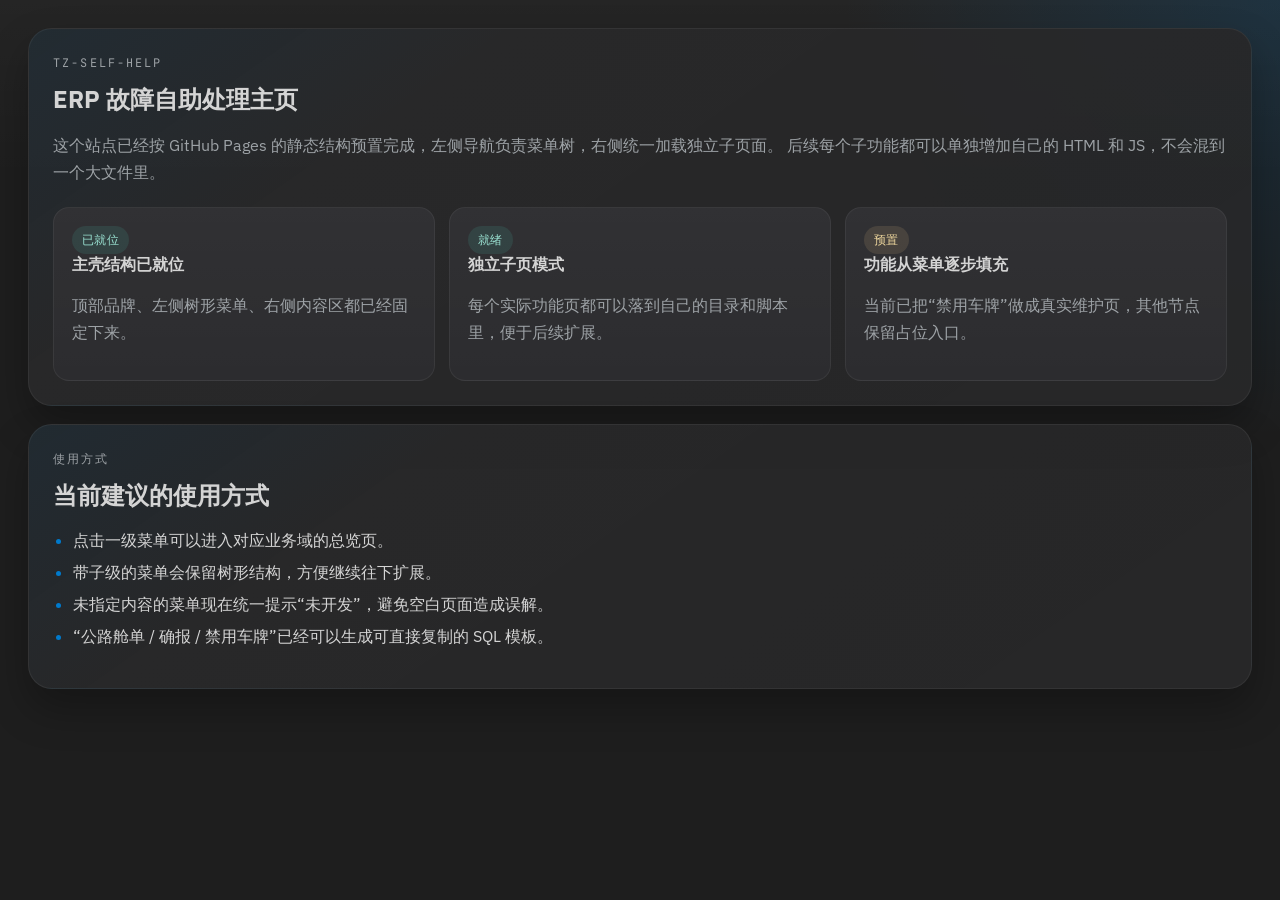
==== pages/welcome.html @ a32079c9 "禁用车牌维护功能" ====
<!DOCTYPE html>
<html lang="zh-CN">
  <head>
    <meta charset="UTF-8" />
    <meta name="viewport" content="width=device-width, initial-scale=1.0" />
    <title>欢迎页</title>
    <link rel="preconnect" href="https://fonts.googleapis.com" />
    <link rel="preconnect" href="https://fonts.gstatic.com" crossorigin />
    <link
      href="https://fonts.googleapis.com/css2?family=IBM+Plex+Sans:wght@400;500;600;700&family=JetBrains+Mono:wght@500;700&display=swap"
      rel="stylesheet"
    />
    <link rel="stylesheet" href="../assets/css/content-page.css" />
  </head>
  <body class="content-page">
    <main class="page-layout">
      <section class="page-hero">
        <p class="eyebrow">TZ-SELF-HELP</p>
        <h1>ERP 故障自助处理主页</h1>
        <p>
          这个站点已经按 GitHub Pages 的静态结构预置完成，左侧导航负责菜单树，右侧统一加载独立子页面。
          后续每个子功能都可以单独增加自己的 HTML 和 JS，不会混到一个大文件里。
        </p>
        <div class="hero-grid">
          <article class="stat-card">
            <span class="status-pill status-live">已就位</span>
            <h3>主壳结构已就位</h3>
            <p>顶部品牌、左侧树形菜单、右侧内容区都已经固定下来。</p>
          </article>
          <article class="stat-card">
            <span class="status-pill status-live">就绪</span>
            <h3>独立子页模式</h3>
            <p>每个实际功能页都可以落到自己的目录和脚本里，便于后续扩展。</p>
          </article>
          <article class="stat-card">
            <span class="status-pill status-pending">预置</span>
            <h3>功能从菜单逐步填充</h3>
            <p>当前已把“禁用车牌”做成真实维护页，其他节点保留占位入口。</p>
          </article>
        </div>
      </section>

      <section class="page-panel">
        <div class="panel-heading">
          <div>
            <p class="section-kicker">使用方式</p>
            <h2>当前建议的使用方式</h2>
          </div>
        </div>
        <ul class="bullet-list">
          <li>点击一级菜单可以进入对应业务域的总览页。</li>
          <li>带子级的菜单会保留树形结构，方便继续往下扩展。</li>
          <li>未指定内容的菜单现在统一提示“未开发”，避免空白页面造成误解。</li>
          <li>“公路舱单 / 确报 / 禁用车牌”已经可以生成可直接复制的 SQL 模板。</li>
        </ul>
      </section>
    </main>
  </body>
</html>
---- assets/css/content-page.css ----
:root {
  --page-bg: #1e1e1e;
  --page-surface: #252526;
  --page-surface-soft: #2d2d30;
  --page-border: #3c3c3c;
  --page-text: #d4d4d4;
  --page-muted: #9da2a6;
  --page-accent: #007acc;
  --page-accent-soft: rgba(0, 122, 204, 0.15);
  --page-success: #4ec9b0;
  --page-warning: #d7ba7d;
  --page-radius-lg: 24px;
  --page-radius-md: 16px;
  --page-radius-sm: 12px;
}

* {
  box-sizing: border-box;
}

html,
body {
  margin: 0;
  min-height: 100%;
  background:
    radial-gradient(circle at top right, rgba(0, 122, 204, 0.16), transparent 28%),
    linear-gradient(180deg, rgba(255, 255, 255, 0.03), transparent 20%),
    var(--page-bg);
  color: var(--page-text);
  font-family: "IBM Plex Sans", sans-serif;
}

body {
  padding: 28px;
}

.content-page {
  min-height: 100%;
}

.page-layout {
  display: flex;
  flex-direction: column;
  gap: 18px;
  min-height: calc(100vh - 56px);
}

.page-hero,
.page-panel {
  padding: 24px;
  border-radius: var(--page-radius-lg);
  border: 1px solid rgba(255, 255, 255, 0.06);
  background:
    linear-gradient(145deg, rgba(0, 122, 204, 0.08), rgba(255, 255, 255, 0.02) 28%, rgba(255, 255, 255, 0.01)),
    rgba(37, 37, 38, 0.9);
  box-shadow: 0 20px 40px rgba(0, 0, 0, 0.28);
}

.page-hero h1,
.page-panel h2,
.page-panel h3 {
  margin: 0;
}

.page-hero p,
.page-panel p {
  color: var(--page-muted);
  line-height: 1.7;
}

.eyebrow,
.section-kicker {
  margin: 0 0 10px;
  color: var(--page-accent);
  font-family: "JetBrains Mono", monospace;
  font-size: 0.74rem;
  letter-spacing: 0.18em;
  text-transform: uppercase;
}

.hero-grid,
.panel-grid {
  display: grid;
  grid-template-columns: repeat(auto-fit, minmax(200px, 1fr));
  gap: 14px;
  margin-top: 20px;
}

.info-card,
.stat-card,
.note-card {
  padding: 18px;
  border-radius: var(--page-radius-md);
  border: 1px solid rgba(255, 255, 255, 0.06);
  background:
    linear-gradient(180deg, rgba(255, 255, 255, 0.025), rgba(255, 255, 255, 0)),
    rgba(45, 45, 48, 0.92);
}

.info-card h3,
.stat-card h3,
.note-card h3 {
  margin: 0 0 10px;
  font-size: 1rem;
}

.status-pill {
  display: inline-flex;
  align-items: center;
  gap: 8px;
  padding: 6px 10px;
  border-radius: 999px;
  font-family: "JetBrains Mono", monospace;
  font-size: 0.72rem;
  letter-spacing: 0.04em;
  text-transform: uppercase;
}

.status-live {
  color: #9be3d3;
  background: rgba(78, 201, 176, 0.12);
}

.status-pending {
  color: #eed79d;
  background: rgba(215, 186, 125, 0.14);
}

.status-idle {
  color: #8fc7ff;
  background: rgba(0, 122, 204, 0.16);
}

.bullet-list {
  display: flex;
  flex-direction: column;
  gap: 10px;
  padding-left: 20px;
  color: var(--page-text);
}

.bullet-list li::marker {
  color: var(--page-accent);
}

.panel-heading {
  display: flex;
  align-items: flex-start;
  justify-content: space-between;
  gap: 16px;
  flex-wrap: wrap;
  margin-bottom: 18px;
}

.tool-form {
  display: flex;
  flex-direction: column;
  gap: 14px;
}

.panel-subsection {
  margin-top: 20px;
  padding-top: 20px;
  border-top: 1px solid rgba(255, 255, 255, 0.06);
}

.panel-heading-compact {
  margin-bottom: 16px;
}

.form-grid {
  display: grid;
  grid-template-columns: minmax(0, 1fr) auto;
  gap: 14px;
  align-items: end;
}

.field {
  display: flex;
  flex-direction: column;
  gap: 8px;
}

.field-label {
  color: var(--page-text);
  font-weight: 600;
}

.field-input {
  width: 100%;
  min-height: 48px;
  padding: 0 14px;
  border-radius: var(--page-radius-sm);
  border: 1px solid var(--page-border);
  background: rgba(30, 30, 30, 0.95);
  color: var(--page-text);
  outline: none;
  transition:
    border-color 160ms ease,
    box-shadow 160ms ease,
    transform 160ms ease;
}

.field-input:focus {
  border-color: var(--page-accent);
  box-shadow: 0 0 0 4px rgba(0, 122, 204, 0.14);
  transform: translateY(-1px);
}

.primary-btn,
.secondary-btn {
  min-height: 48px;
  padding: 0 18px;
  border-radius: 14px;
  border: 1px solid transparent;
  cursor: pointer;
  transition:
    transform 160ms ease,
    border-color 160ms ease,
    background 160ms ease;
}

.primary-btn {
  background:
    linear-gradient(180deg, rgba(255, 255, 255, 0.08), rgba(255, 255, 255, 0)),
    linear-gradient(135deg, #0e639c, #1177bb);
  color: #f5fbff;
}

.secondary-btn {
  background: rgba(255, 255, 255, 0.04);
  border-color: rgba(255, 255, 255, 0.08);
  color: var(--page-text);
}

.primary-btn:hover,
.secondary-btn:hover {
  transform: translateY(-1px);
}

.primary-btn:disabled,
.secondary-btn:disabled {
  opacity: 0.5;
  cursor: not-allowed;
  transform: none;
}

.helper-text {
  margin: 0;
  min-height: 24px;
}

.helper-text.is-error {
  color: #f48771;
}

.helper-text.is-success {
  color: #9be3d3;
}

.result-stack {
  display: grid;
  grid-template-columns: repeat(auto-fit, minmax(280px, 1fr));
  gap: 16px;
}

.result-card {
  display: flex;
  flex-direction: column;
  gap: 14px;
  padding: 18px;
  border-radius: var(--page-radius-md);
  border: 1px solid rgba(255, 255, 255, 0.06);
  background:
    linear-gradient(180deg, rgba(255, 255, 255, 0.025), rgba(255, 255, 255, 0)),
    rgba(45, 45, 48, 0.92);
}

.result-card-head {
  display: flex;
  align-items: center;
  justify-content: space-between;
  gap: 12px;
  flex-wrap: wrap;
}

.result-card-head h3 {
  margin: 0;
  font-size: 1rem;
}

.result-meta {
  display: flex;
  align-items: center;
  gap: 12px;
  flex-wrap: wrap;
}

.timestamp {
  color: var(--page-muted);
  font-family: "JetBrains Mono", monospace;
  font-size: 0.84rem;
}

.mono-output {
  margin: 0;
  padding: 18px;
  border-radius: var(--page-radius-md);
  border: 1px solid rgba(255, 255, 255, 0.05);
  background: rgba(16, 16, 16, 0.95);
  color: #dcdcaa;
  font-family: "JetBrains Mono", monospace;
  font-size: 0.9rem;
  line-height: 1.7;
  white-space: pre-wrap;
  word-break: break-word;
}

.mono-output-compact {
  min-height: auto;
  padding: 16px;
}

.subtle-note {
  margin: 0;
  color: var(--page-muted);
  line-height: 1.7;
}

.note-link {
  color: #9cdcfe;
  text-decoration: none;
  word-break: break-all;
}

.note-link:hover {
  text-decoration: underline;
}

.notice {
  padding: 14px 16px;
  border-radius: var(--page-radius-sm);
  border: 1px solid rgba(0, 122, 204, 0.18);
  background: rgba(0, 122, 204, 0.08);
  color: #cfe7ff;
}

.path-chip {
  display: inline-flex;
  align-items: center;
  gap: 8px;
  margin-top: 10px;
  padding: 8px 12px;
  border-radius: 999px;
  background: rgba(255, 255, 255, 0.04);
  color: var(--page-muted);
  font-family: "JetBrains Mono", monospace;
  font-size: 0.78rem;
}

@media (max-width: 720px) {
  body {
    padding: 16px;
  }

  .page-hero,
  .page-panel {
    padding: 18px;
  }

  .form-grid {
    grid-template-columns: 1fr;
  }
}
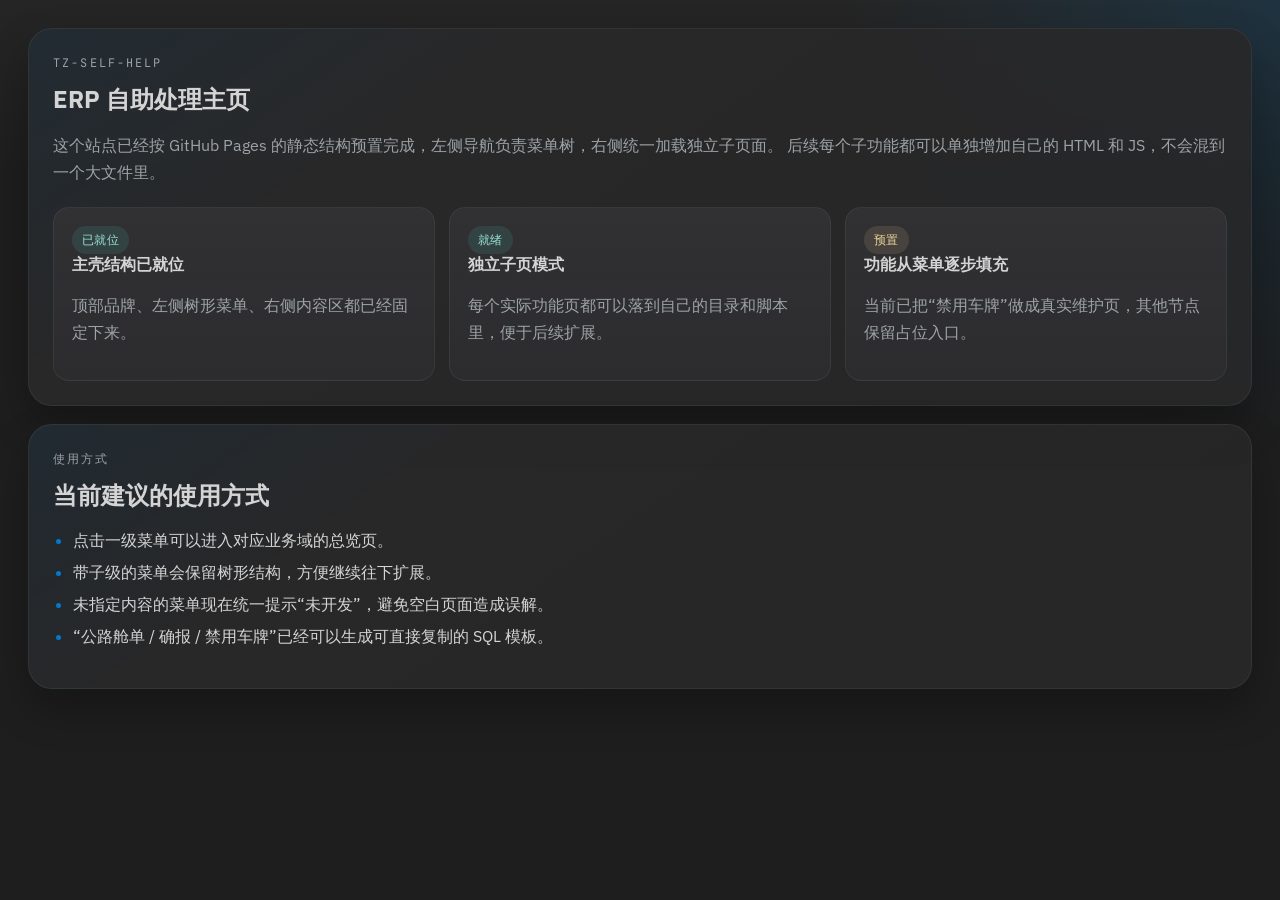
==== commit 88c74e56: "修改描述" ====
--- a/pages/welcome.html
+++ b/pages/welcome.html
@@ -16,7 +16,7 @@
     <main class="page-layout">
       <section class="page-hero">
         <p class="eyebrow">TZ-SELF-HELP</p>
-        <h1>ERP 故障自助处理主页</h1>
+        <h1>ERP 自助处理主页</h1>
         <p>
           这个站点已经按 GitHub Pages 的静态结构预置完成，左侧导航负责菜单树，右侧统一加载独立子页面。
           后续每个子功能都可以单独增加自己的 HTML 和 JS，不会混到一个大文件里。
